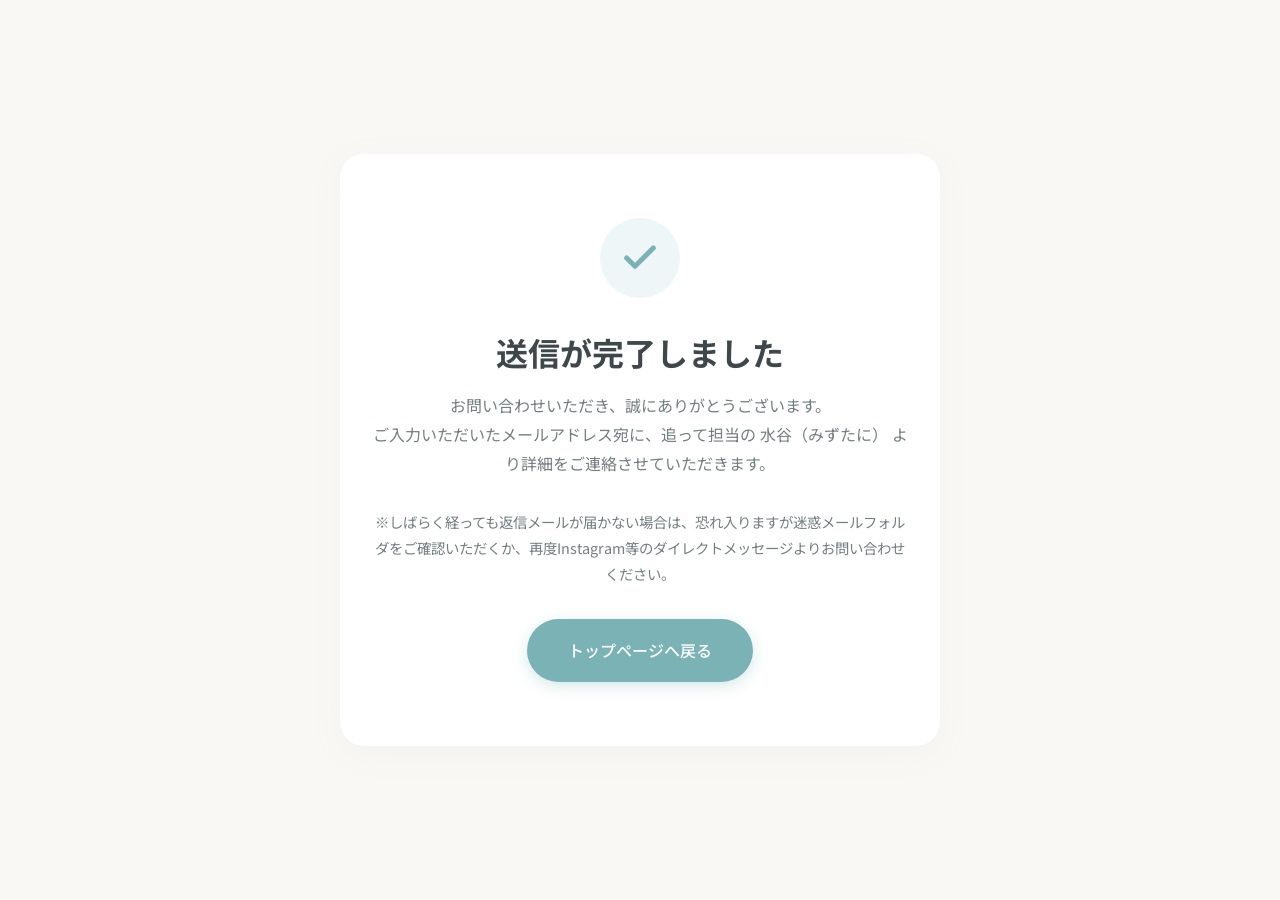
==== thanks.html @ 5ed41f76 "Initial commit" ====
<!DOCTYPE html>
<html lang="ja">
<head>
  <meta charset="UTF-8">
  <meta name="viewport" content="width=device-width, initial-scale=1.0">
  <title>送信完了 | カフェ はぴふる (Cafe Happyfull)</title>
  <link rel="stylesheet" href="assets/css/style.css">
</head>
<body class="thanks-page">
  <div class="thanks-card">
    <div class="thanks-card__icon">
      <svg viewBox="0 0 24 24" width="40" height="40" stroke="currentColor" stroke-width="3" fill="none" stroke-linecap="round" stroke-linejoin="round" style="color: var(--primary-color); vertical-align: middle;"><polyline points="20 6 9 17 4 12"></polyline></svg>
    </div>
    <h1 class="thanks-card__title">送信が完了しました</h1>
    <p class="thanks-card__text">
      お問い合わせいただき、誠にありがとうございます。<br>
      ご入力いただいたメールアドレス宛に、追って担当の 水谷（みずたに） より詳細をご連絡させていただきます。
    </p>
    <p class="thanks-card__text" style="font-size: 0.9rem; margin-bottom: 2rem;">
      ※しばらく経っても返信メールが届かない場合は、恐れ入りますが迷惑メールフォルダをご確認いただくか、再度Instagram等のダイレクトメッセージよりお問い合わせください。
    </p>
    <a href="/" class="btn">トップページへ戻る</a>
  </div>

</body>
</html>
---- assets/css/style.css ----
@import url('https://fonts.googleapis.com/css2?family=Noto+Sans+JP:wght@400;500;700&family=Outfit:wght@400;600;700&display=swap');

/* ==========================================================================
   CSS Variables & Theme
   ========================================================================== */
:root {
  /* Brand Colors (Nordic-inspired gentle palette) */
  --primary-color: #7ab2b6;       /* Gentle blue-grey / Teal */
  --primary-light: #eff6f7;      /* Very soft primary tint */
  --secondary-color: #e8a7a1;     /* Soft warm apricot / Coral pink */
  --secondary-light: #fdf5f4;    /* Light accent tint */
  --bg-color: #faf8f5;           /* Cozy warm off-white */
  --card-bg: #ffffff;            /* Pure white for cards */
  --text-dark: #3e4749;          /* Deep slate (softer than black) */
  --text-muted: #727e80;         /* Muted grey */
  --border-color: #e1e7e8;       /* Subtle warm borders */

  /* Fonts */
  --font-base: 'Noto Sans JP', sans-serif;
  --font-accent: 'Outfit', sans-serif;

  /* Spacing */
  --spacing-xs: 0.5rem;
  --spacing-sm: 1rem;
  --spacing-md: 2rem;
  --spacing-lg: 4rem;
  --spacing-xl: 8rem;

  /* Others */
  --border-radius-sm: 8px;
  --border-radius-md: 16px;
  --border-radius-lg: 24px;
  --transition-smooth: all 0.4s cubic-bezier(0.16, 1, 0.3, 1);
  --box-shadow-soft: 0 8px 30px rgba(122, 178, 182, 0.08);
  --box-shadow-hover: 0 16px 40px rgba(122, 178, 182, 0.15);
}

/* ==========================================================================
   Reset & Base Styles
   ========================================================================== */
*, *::before, *::after {
  box-sizing: border-box;
  margin: 0;
  padding: 0;
}

html {
  scroll-behavior: smooth;
  font-size: 16px;
}

body {
  font-family: var(--font-base);
  background-color: var(--bg-color);
  color: var(--text-dark);
  line-height: 1.8;
  overflow-x: hidden;
  -webkit-font-smoothing: antialiased;
}

img {
  max-width: 100%;
  height: auto;
  display: block;
}

a {
  color: inherit;
  text-decoration: none;
  transition: var(--transition-smooth);
}

button, input, textarea, select {
  font-family: inherit;
  font-size: inherit;
  color: inherit;
  border: none;
  background: none;
}

ul {
  list-style: none;
}

/* ==========================================================================
   Typography & Common Layout
   ========================================================================== */
h1, h2, h3, h4 {
  font-weight: 700;
  line-height: 1.4;
}

h2 {
  font-size: 2.2rem;
  text-align: center;
  position: relative;
  margin-bottom: var(--spacing-lg);
  color: var(--text-dark);
  letter-spacing: 0.05em;
}

h2::after {
  content: '';
  display: block;
  width: 50px;
  height: 4px;
  background-color: var(--primary-color);
  border-radius: 2px;
  margin: 0.8rem auto 0;
}

.section-subtitle {
  text-align: center;
  font-size: 1rem;
  color: var(--primary-color);
  font-weight: 500;
  margin-bottom: 0.3rem;
  letter-spacing: 0.1em;
  text-transform: uppercase;
  font-family: var(--font-accent);
}

p {
  margin-bottom: 1.5rem;
}

.container {
  max-width: 1200px;
  margin: 0 auto;
  padding: 0 var(--spacing-md);
}

.btn {
  display: inline-block;
  padding: 1rem 2.5rem;
  background-color: var(--primary-color);
  color: #fff;
  border-radius: 50px;
  font-weight: 500;
  text-align: center;
  box-shadow: 0 4px 15px rgba(122, 178, 182, 0.3);
  transition: var(--transition-smooth);
  cursor: pointer;
  border: 1px solid transparent;
}

.btn:hover {
  background-color: #fff;
  color: var(--primary-color);
  border-color: var(--primary-color);
  transform: translateY(-3px);
  box-shadow: 0 8px 25px rgba(122, 178, 182, 0.2);
}

.btn-secondary {
  background-color: var(--secondary-color);
  box-shadow: 0 4px 15px rgba(232, 167, 161, 0.3);
}

.btn-secondary:hover {
  background-color: #fff;
  color: var(--secondary-color);
  border-color: var(--secondary-color);
}

/* ==========================================================================
   Header
   ========================================================================== */
.header {
  position: fixed;
  top: 0;
  left: 0;
  width: 100%;
  z-index: 1000;
  background-color: rgba(250, 248, 245, 0.85);
  backdrop-filter: blur(10px);
  -webkit-backdrop-filter: blur(10px);
  border-bottom: 1px solid rgba(122, 178, 182, 0.1);
  transition: var(--transition-smooth);
}

.header__container {
  display: flex;
  justify-content: space-between;
  align-items: center;
  height: 80px;
}

.header__logo {
  display: flex;
  align-items: center;
  gap: 0.8rem;
  font-size: 1.4rem;
  font-weight: 700;
  color: var(--primary-color);
  font-family: var(--font-base);
}

.header__logo span {
  font-size: 0.8rem;
  font-weight: 500;
  color: var(--text-muted);
  background-color: var(--primary-light);
  padding: 0.2rem 0.6rem;
  border-radius: 4px;
}

.nav__list {
  display: flex;
  gap: 2rem;
}

.nav__link {
  font-weight: 500;
  font-size: 0.95rem;
  position: relative;
  padding: 0.5rem 0;
}

.nav__link::after {
  content: '';
  position: absolute;
  bottom: 0;
  left: 0;
  width: 0;
  height: 2px;
  background-color: var(--primary-color);
  transition: var(--transition-smooth);
}

.nav__link:hover {
  color: var(--primary-color);
}

.nav__link:hover::after {
  width: 100%;
}

.nav__toggle {
  display: none;
  font-size: 1.5rem;
  cursor: pointer;
  color: var(--primary-color);
}

/* ==========================================================================
   Hero Section
   ========================================================================== */
.hero {
  position: relative;
  min-height: 100vh;
  display: flex;
  align-items: center;
  background: linear-gradient(rgba(250, 248, 245, 0.85), rgba(250, 248, 245, 0.92)), url('../images/hero-bg.png') no-repeat center center/cover;
  padding-top: 80px;
}

.hero__content {
  max-width: 650px;
}

.hero__badge {
  display: inline-block;
  background-color: var(--secondary-light);
  color: var(--secondary-color);
  padding: 0.5rem 1.2rem;
  border-radius: 50px;
  font-weight: 600;
  font-size: 0.9rem;
  margin-bottom: var(--spacing-sm);
  border: 1px dashed var(--secondary-color);
  animation: float 3s ease-in-out infinite;
}

.hero__title {
  font-size: 3.5rem;
  color: var(--text-dark);
  margin-bottom: var(--spacing-sm);
  line-height: 1.2;
}

.hero__title span {
  display: block;
  font-size: 1.5rem;
  font-weight: 500;
  color: var(--primary-color);
  margin-top: 0.5rem;
}

.hero__description {
  font-size: 1.15rem;
  color: var(--text-muted);
  margin-bottom: var(--spacing-md);
}

.hero__buttons {
  display: flex;
  gap: 1rem;
  flex-wrap: wrap;
}

@keyframes float {
  0%, 100% { transform: translateY(0); }
  50% { transform: translateY(-5px); }
}

/* ==========================================================================
   Concept (About)
   ========================================================================== */
.concept {
  padding: var(--spacing-xl) 0;
  background-color: var(--bg-color);
}

.concept__grid {
  display: grid;
  grid-template-columns: 1.1fr 0.9fr;
  gap: var(--spacing-lg);
  align-items: center;
}

.concept__image {
  position: relative;
  border-radius: var(--border-radius-lg);
  overflow: hidden;
  box-shadow: var(--box-shadow-soft);
}

.concept__image img {
  width: 100%;
  object-fit: cover;
  transition: var(--transition-smooth);
}

.concept__image:hover img {
  transform: scale(1.03);
}

.concept__tag {
  position: absolute;
  top: 20px;
  left: 20px;
  background-color: var(--primary-color);
  color: #fff;
  padding: 0.4rem 1rem;
  border-radius: 4px;
  font-weight: 600;
  font-size: 0.85rem;
  z-index: 10;
}

.concept__title {
  font-size: 2.2rem;
  margin-bottom: var(--spacing-sm);
  color: var(--text-dark);
}

.concept__text {
  font-size: 1.05rem;
  color: var(--text-muted);
  margin-bottom: var(--spacing-md);
}

.concept__highlight {
  background-color: var(--primary-light);
  border-left: 4px solid var(--primary-color);
  padding: 1.2rem;
  border-radius: 0 var(--border-radius-sm) var(--border-radius-sm) 0;
  margin-bottom: var(--spacing-md);
}

.concept__highlight p {
  margin-bottom: 0;
  font-weight: 500;
  color: var(--text-dark);
}

/* ==========================================================================
   Our Standards (こだわり)
   ========================================================================== */
.standards {
  padding: var(--spacing-xl) 0;
  background-color: #fff;
}

.standards__grid {
  display: flex;
  flex-direction: column;
  gap: var(--spacing-xl);
}

.standard-item {
  display: grid;
  grid-template-columns: 1fr 1.2fr;
  gap: var(--spacing-lg);
  align-items: center;
}

.standard-item:nth-child(even) {
  grid-template-columns: 1.2fr 1fr;
}

.standard-item:nth-child(even) .standard-item__image {
  order: 2;
}

.standard-item__image {
  border-radius: var(--border-radius-lg);
  overflow: hidden;
  box-shadow: var(--box-shadow-soft);
  max-height: 450px;
}

.standard-item__image img {
  width: 100%;
  height: 100%;
  object-fit: cover;
  transition: var(--transition-smooth);
}

.standard-item:hover .standard-item__image img {
  transform: scale(1.05);
}

.standard-item__badge {
  display: inline-block;
  font-family: var(--font-accent);
  color: var(--primary-color);
  font-weight: 700;
  font-size: 1.1rem;
  margin-bottom: 0.5rem;
}

.standard-item__title {
  font-size: 1.8rem;
  margin-bottom: var(--spacing-sm);
}

.standard-item__description {
  color: var(--text-muted);
}

.standard-item__subtext {
  font-size: 0.9rem;
  color: var(--text-muted);
  border-top: 1px dashed var(--border-color);
  padding-top: var(--spacing-sm);
  margin-top: var(--spacing-sm);
}

/* ==========================================================================
   Supporters (サポーター募集)
   ========================================================================== */
.supporters {
  padding: var(--spacing-xl) 0;
  background-color: var(--bg-color);
}

.supporters__intro {
  max-width: 700px;
  margin: 0 auto var(--spacing-lg) auto;
  text-align: center;
  font-size: 1.1rem;
  color: var(--text-muted);
}

.supporters__grid {
  display: grid;
  grid-template-columns: repeat(auto-fit, minmax(260px, 1fr));
  gap: var(--spacing-md);
  margin-bottom: var(--spacing-lg);
}

.supporter-card {
  background-color: var(--card-bg);
  border-radius: var(--border-radius-md);
  padding: var(--spacing-md);
  box-shadow: var(--box-shadow-soft);
  border: 1px solid var(--border-color);
  transition: var(--transition-smooth);
  display: flex;
  flex-direction: column;
}

.supporter-card:hover {
  transform: translateY(-8px);
  box-shadow: var(--box-shadow-hover);
  border-color: var(--primary-color);
}

.supporter-card__icon {
  width: 50px;
  height: 50px;
  background-color: var(--primary-light);
  border-radius: 50%;
  display: flex;
  align-items: center;
  justify-content: center;
  color: var(--primary-color);
  font-size: 1.5rem;
  margin-bottom: var(--spacing-sm);
  font-weight: bold;
}

.supporter-card__title {
  font-size: 1.3rem;
  margin-bottom: 0.5rem;
  color: var(--text-dark);
}

.supporter-card__badge {
  display: inline-block;
  background-color: var(--secondary-light);
  color: var(--secondary-color);
  font-size: 0.8rem;
  font-weight: 600;
  padding: 0.15rem 0.6rem;
  border-radius: 4px;
  margin-bottom: var(--spacing-sm);
}

.supporter-card__desc {
  font-size: 0.95rem;
  color: var(--text-muted);
  flex-grow: 1;
  margin-bottom: var(--spacing-sm);
}

.supporter-card__note {
  font-size: 0.8rem;
  color: var(--text-muted);
  background-color: #fafcfc;
  padding: 0.5rem;
  border-radius: 4px;
  border-left: 3px solid var(--primary-color);
}

.supporters__footer {
  text-align: center;
  background-color: #fff;
  border-radius: var(--border-radius-lg);
  padding: var(--spacing-lg) var(--spacing-md);
  box-shadow: var(--box-shadow-soft);
  max-width: 900px;
  margin: 0 auto;
}

.supporters__footer-text {
  font-size: 1.25rem;
  font-weight: 700;
  margin-bottom: var(--spacing-sm);
  color: var(--text-dark);
}

/* ==========================================================================
   Menu (microCMS動的連携)
   ========================================================================== */
.menu-section {
  padding: var(--spacing-xl) 0;
  background-color: #fff;
}

.menu__intro {
  text-align: center;
  max-width: 600px;
  margin: 0 auto var(--spacing-lg);
  color: var(--text-muted);
}

.menu__cms-board {
  background-color: var(--bg-color);
  border-radius: var(--border-radius-lg);
  padding: var(--spacing-md);
  box-shadow: var(--box-shadow-soft);
}

.menu__overall-image {
  margin: 0 auto var(--spacing-lg);
  max-width: 800px;
  border-radius: var(--border-radius-md);
  overflow: hidden;
  box-shadow: var(--box-shadow-soft);
  border: 1px solid var(--border-color);
}

.menu__overall-image img {
  width: 100%;
}

.menu__list {
  display: grid;
  grid-template-columns: repeat(auto-fill, minmax(280px, 1fr));
  gap: var(--spacing-md);
}

.menu-card {
  background-color: var(--card-bg);
  border-radius: var(--border-radius-md);
  overflow: hidden;
  box-shadow: var(--box-shadow-soft);
  border: 1px solid var(--border-color);
  transition: var(--transition-smooth);
}

.menu-card:hover {
  transform: translateY(-4px);
  box-shadow: var(--box-shadow-hover);
}

.menu-card__img {
  height: 200px;
  overflow: hidden;
  background-color: var(--primary-light);
  display: flex;
  align-items: center;
  justify-content: center;
}

.menu-card__img img {
  width: 100%;
  height: 100%;
  object-fit: cover;
}

.menu-card__content {
  padding: var(--spacing-sm) var(--spacing-md);
}

.menu-card__header {
  display: flex;
  justify-content: space-between;
  align-items: baseline;
  margin-bottom: 0.3rem;
}

.menu-card__title {
  font-size: 1.1rem;
  font-weight: 700;
}

.menu-card__price {
  color: var(--primary-color);
  font-weight: 700;
  font-family: var(--font-accent);
}

.menu-card__desc {
  font-size: 0.85rem;
  color: var(--text-muted);
  margin-bottom: 0;
}

/* ==========================================================================
   Access & Information
   ========================================================================== */
.access {
  padding: var(--spacing-xl) 0;
  background-color: var(--bg-color);
}

.access__grid {
  display: grid;
  grid-template-columns: 1fr 1fr;
  gap: var(--spacing-lg);
  align-items: stretch;
}

.access__map {
  border-radius: var(--border-radius-lg);
  overflow: hidden;
  box-shadow: var(--box-shadow-soft);
  min-height: 400px;
}

.access__map iframe {
  width: 100%;
  height: 100%;
  min-height: 400px;
  border: 0;
}

.access__info {
  background-color: var(--card-bg);
  padding: var(--spacing-lg);
  border-radius: var(--border-radius-lg);
  box-shadow: var(--box-shadow-soft);
  display: flex;
  flex-direction: column;
  justify-content: space-between;
}

.access__table {
  width: 100%;
  border-collapse: collapse;
}

.access__table th, .access__table td {
  padding: 1rem 0;
  border-bottom: 1px solid var(--border-color);
}

.access__table th {
  text-align: left;
  font-weight: 700;
  width: 120px;
  color: var(--text-dark);
}

.access__table td {
  color: var(--text-muted);
}

.access__sns {
  margin-top: var(--spacing-md);
  display: flex;
  align-items: center;
  gap: 1rem;
}

.access__sns-link {
  display: inline-flex;
  align-items: center;
  gap: 0.5rem;
  background-color: var(--primary-light);
  color: var(--primary-color);
  padding: 0.6rem 1.5rem;
  border-radius: 50px;
  font-weight: 600;
}

.access__sns-link:hover {
  background-color: var(--primary-color);
  color: #fff;
}

/* ==========================================================================
   Contact (Netlify Forms)
   ========================================================================== */
.contact {
  padding: var(--spacing-xl) 0;
  background-color: #fff;
}

.contact__form-container {
  max-width: 700px;
  margin: 0 auto;
  background-color: var(--bg-color);
  border-radius: var(--border-radius-lg);
  padding: var(--spacing-lg) var(--spacing-md);
  box-shadow: var(--box-shadow-soft);
}

.form__group {
  margin-bottom: var(--spacing-md);
}

.form__label {
  display: block;
  font-weight: 600;
  margin-bottom: 0.5rem;
  color: var(--text-dark);
}

.form__input, .form__select, .form__textarea {
  width: 100%;
  background-color: #fff;
  border: 1px solid var(--border-color);
  border-radius: var(--border-radius-sm);
  padding: 1rem;
  color: var(--text-dark);
  transition: var(--transition-smooth);
}

.form__input:focus, .form__select:focus, .form__textarea:focus {
  outline: none;
  border-color: var(--primary-color);
  box-shadow: 0 0 0 3px rgba(122, 178, 182, 0.15);
}

.form__checkbox-group {
  display: flex;
  flex-direction: column;
  gap: 0.5rem;
  margin-top: 0.5rem;
}

.form__checkbox-label {
  display: flex;
  align-items: center;
  gap: 0.8rem;
  cursor: pointer;
}

.form__checkbox-label input {
  width: 18px;
  height: 18px;
  accent-color: var(--primary-color);
}

.form__submit-btn {
  width: 100%;
  padding: 1.2rem;
  font-size: 1.05rem;
}

/* ==========================================================================
   Footer
   ========================================================================== */
.footer {
  background-color: var(--text-dark);
  color: #fff;
  padding: var(--spacing-lg) 0 var(--spacing-md) 0;
}

.footer__container {
  display: flex;
  justify-content: space-between;
  align-items: center;
  border-bottom: 1px solid rgba(255, 255, 255, 0.1);
  padding-bottom: var(--spacing-md);
  margin-bottom: var(--spacing-md);
}

.footer__brand {
  font-size: 1.5rem;
  font-weight: 700;
  color: var(--primary-color);
}

.footer__brand span {
  display: block;
  font-size: 0.8rem;
  color: rgba(255, 255, 255, 0.5);
  font-weight: 400;
}

.footer__nav {
  display: flex;
  gap: 1.5rem;
}

.footer__link:hover {
  color: var(--primary-color);
}

.footer__copyright {
  text-align: center;
  font-size: 0.85rem;
  color: rgba(255, 255, 255, 0.5);
}

/* ==========================================================================
   Thanks (送信完了画面)
   ========================================================================== */
.thanks-page {
  min-height: 100vh;
  display: flex;
  align-items: center;
  justify-content: center;
  background-color: var(--bg-color);
  text-align: center;
  padding: var(--spacing-md);
}

.thanks-card {
  background-color: #fff;
  border-radius: var(--border-radius-lg);
  padding: var(--spacing-lg) var(--spacing-md);
  box-shadow: var(--box-shadow-soft);
  max-width: 600px;
  width: 100%;
}

.thanks-card__icon {
  width: 80px;
  height: 80px;
  background-color: var(--primary-light);
  color: var(--primary-color);
  border-radius: 50%;
  display: flex;
  align-items: center;
  justify-content: center;
  font-size: 2.5rem;
  margin: 0 auto var(--spacing-md);
  font-weight: bold;
}

.thanks-card__title {
  font-size: 2rem;
  margin-bottom: var(--spacing-sm);
  color: var(--text-dark);
}

.thanks-card__text {
  color: var(--text-muted);
  margin-bottom: var(--spacing-md);
}

/* ==========================================================================
   Responsive Settings
   ========================================================================== */
@media (max-width: 992px) {
  h2 { font-size: 1.8rem; }
  
  .concept__grid {
    grid-template-columns: 1fr;
    gap: var(--spacing-md);
  }
  
  .standard-item, .standard-item:nth-child(even) {
    grid-template-columns: 1fr;
    gap: var(--spacing-md);
  }
  
  .standard-item__image, .standard-item:nth-child(even) .standard-item__image {
    order: 0;
  }
  
  .access__grid {
    grid-template-columns: 1fr;
    gap: var(--spacing-md);
  }
}

@media (max-width: 768px) {
  .hero__title { font-size: 2.5rem; }
  
  .nav__list {
    display: none; /* Mobile menu toggled by JS */
  }
  
  .nav__toggle {
    display: block;
  }
  
  .footer__container {
    flex-direction: column;
    gap: var(--spacing-md);
    text-align: center;
  }
  
  .footer__nav {
    flex-direction: column;
    gap: 1rem;
  }
}

/* ==========================================================================
   Modal (Privacy Policy)
   ========================================================================== */
.modal {
  position: fixed;
  top: 0;
  left: 0;
  width: 100%;
  height: 100%;
  z-index: 2000;
  display: flex;
  align-items: center;
  justify-content: center;
  opacity: 0;
  pointer-events: none;
  transition: opacity 0.4s ease;
}

.modal.is-active {
  opacity: 1;
  pointer-events: auto;
}

.modal__overlay {
  position: absolute;
  top: 0;
  left: 0;
  width: 100%;
  height: 100%;
  background-color: rgba(62, 71, 73, 0.5);
  backdrop-filter: blur(5px);
  -webkit-backdrop-filter: blur(5px);
}

.modal__card {
  position: relative;
  background-color: #fff;
  border-radius: var(--border-radius-lg);
  padding: var(--spacing-lg) var(--spacing-md);
  box-shadow: 0 20px 60px rgba(0, 0, 0, 0.15);
  max-width: 650px;
  width: 90%;
  max-height: 80vh;
  z-index: 10;
  overflow-y: auto;
  transform: translateY(20px);
  transition: transform 0.4s cubic-bezier(0.16, 1, 0.3, 1);
}

.modal.is-active .modal__card {
  transform: translateY(0);
}

.modal__close {
  position: absolute;
  top: 1.5rem;
  right: 1.5rem;
  font-size: 2rem;
  color: var(--text-muted);
  cursor: pointer;
  line-height: 1;
  background: none;
  border: none;
  transition: var(--transition-smooth);
}

.modal__close:hover {
  color: var(--secondary-color);
}

.modal__title {
  font-size: 1.6rem;
  margin-bottom: var(--spacing-md);
  color: var(--text-dark);
  text-align: center;
  border-bottom: 2px solid var(--primary-light);
  padding-bottom: 0.8rem;
}

.modal__subtitle {
  font-size: 1.1rem;
  margin-top: 1.5rem;
  margin-bottom: 0.5rem;
  color: var(--text-dark);
  font-weight: 700;
}

.modal__body {
  font-size: 0.95rem;
  color: var(--text-muted);
  line-height: 1.7;
}

.modal__list-style {
  list-style: disc;
  margin-left: 1.5rem;
  margin-bottom: 1rem;
}
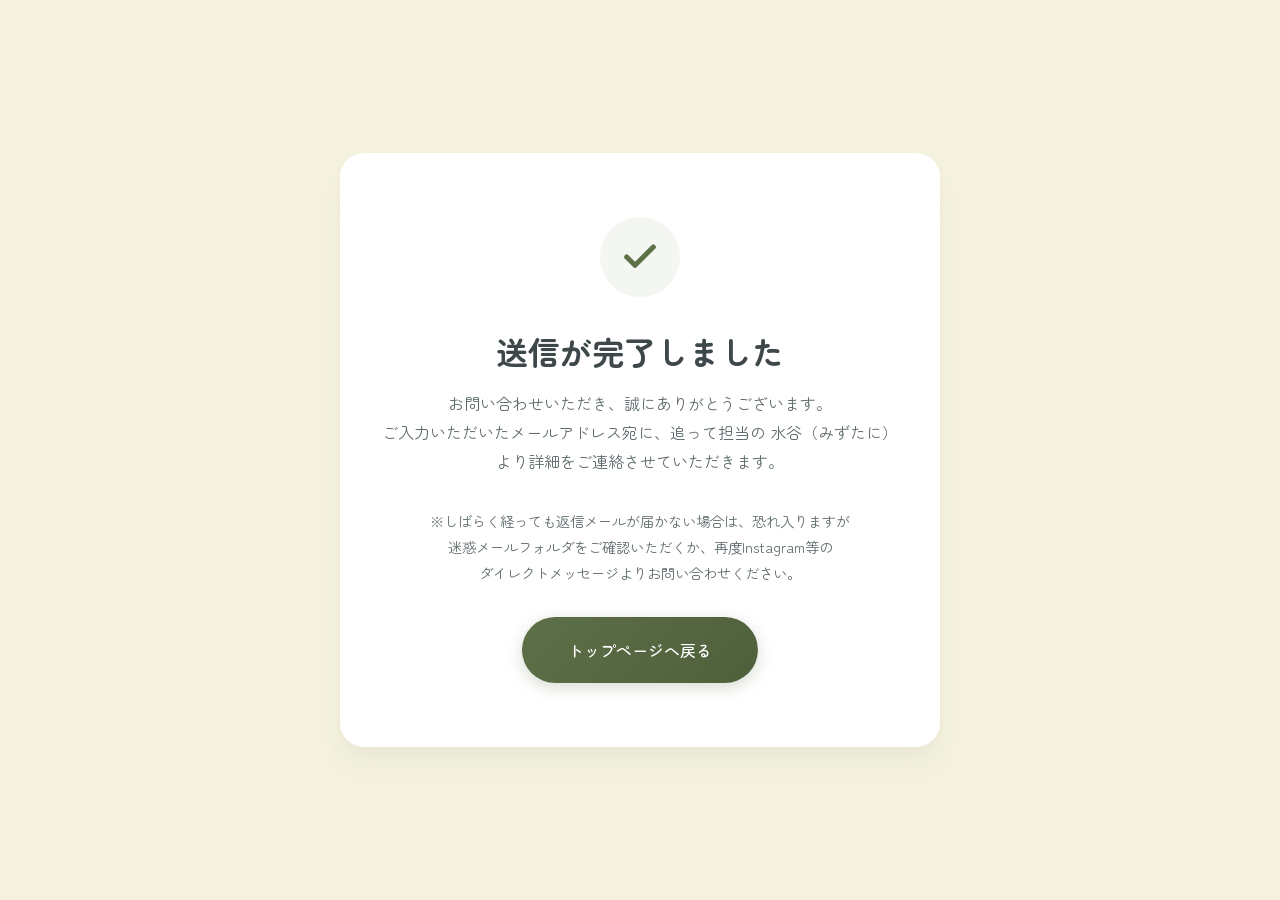
==== commit ee426ef9: "fix: ナビ開閉の不具合・コントラスト不足・ヒーローの視認性を修正 デザインレビューで検出したA/B/Cの3点に対応。  A. ナビゲーションの開閉不具合 - ハンバーガーの開閉をインラインstyl" ====
--- a/thanks.html
+++ b/thanks.html
@@ -9,7 +9,7 @@
 <body class="thanks-page">
   <div class="thanks-card">
     <div class="thanks-card__icon">
-      <svg viewBox="0 0 24 24" width="40" height="40" stroke="currentColor" stroke-width="3" fill="none" stroke-linecap="round" stroke-linejoin="round" style="color: var(--primary-color); vertical-align: middle;"><polyline points="20 6 9 17 4 12"></polyline></svg>
+      <svg viewBox="0 0 24 24" width="40" height="40" stroke="currentColor" stroke-width="3" fill="none" stroke-linecap="round" stroke-linejoin="round" style="color: var(--primary-deep); vertical-align: middle;"><polyline points="20 6 9 17 4 12"></polyline></svg>
     </div>
     <h1 class="thanks-card__title">送信が完了しました</h1>
     <p class="thanks-card__text">
--- a/assets/css/style.css
+++ b/assets/css/style.css
@@ -1,22 +1,37 @@
-@import url('https://fonts.googleapis.com/css2?family=Noto+Sans+JP:wght@400;500;700&family=Outfit:wght@400;600;700&display=swap');
+@import url('https://fonts.googleapis.com/css2?family=Noto+Sans+JP:wght@400;500;700&family=Outfit:wght@400;600;700&family=Kiwi+Maru:wght@400;500&family=Zen+Maru+Gothic:wght@400;500;700&display=swap');
 
 /* ==========================================================================
    CSS Variables & Theme
    ========================================================================== */
 :root {
   /* Brand Colors (Nordic-inspired gentle palette) */
-  --primary-color: #7ab2b6;       /* Gentle blue-grey / Teal */
-  --primary-light: #eff6f7;      /* Very soft primary tint */
-  --secondary-color: #e8a7a1;     /* Soft warm apricot / Coral pink */
-  --secondary-light: #fdf5f4;    /* Light accent tint */
-  --bg-color: #faf8f5;           /* Cozy warm off-white */
-  --card-bg: #ffffff;            /* Pure white for cards */
-  --text-dark: #3e4749;          /* Deep slate (softer than black) */
-  --text-muted: #727e80;         /* Muted grey */
-  --border-color: #e1e7e8;       /* Subtle warm borders */
+  --primary-color: #9caf88;
+  /* Gentle sage green（面・罫・アイコンなど装飾用） */
+  --primary-deep: #5e7048;
+  /* 濃いセージ。文字・ボタン等コントラストが要る箇所はこちらを使う（白地/ベージュ地で4.5:1以上） */
+  --primary-on-dark: #b9c9a7;
+  /* 濃色背景（フッター）に載せるセージ */
+  --primary-light: #f3f6f1;
+  /* Very soft primary tint */
+  --secondary-color: #ffca4b;
+  /* Soft warm amber / Yellow（面用。上に載せる文字は --text-dark） */
+  --secondary-deep: #8a6100;
+  /* 濃いアンバー。淡い背景に文字として置く場合はこちら */
+  --secondary-light: #fff9eb;
+  /* Light accent tint */
+  --bg-color: #f4f1de;
+  /* Cozy warm sand / Beige */
+  --card-bg: #ffffff;
+  /* Pure white for cards */
+  --text-dark: #3e4749;
+  /* Deep slate (softer than black) */
+  --text-muted: #5f6b6d;
+  /* Muted grey（白地・ベージュ地の双方で4.5:1以上） */
+  --border-color: #e1e7e8;
+  /* Subtle warm borders */
 
   /* Fonts */
-  --font-base: 'Noto Sans JP', sans-serif;
+  --font-base: 'Zen Maru Gothic', sans-serif;
   --font-accent: 'Outfit', sans-serif;
 
   /* Spacing */
@@ -30,15 +45,23 @@
   --border-radius-sm: 8px;
   --border-radius-md: 16px;
   --border-radius-lg: 24px;
-  --transition-smooth: all 0.4s cubic-bezier(0.16, 1, 0.3, 1);
-  --box-shadow-soft: 0 8px 30px rgba(122, 178, 182, 0.08);
-  --box-shadow-hover: 0 16px 40px rgba(122, 178, 182, 0.15);
+  --transition-smooth: all 0.6s cubic-bezier(0.16, 1, 0.3, 1);
+
+  /* Multilayer premium shadows */
+  --box-shadow-soft: 0 4px 6px -1px rgba(156, 175, 136, 0.02),
+    0 10px 20px -3px rgba(156, 175, 136, 0.05),
+    0 20px 30px -5px rgba(156, 175, 136, 0.07);
+  --box-shadow-hover: 0 10px 20px -3px rgba(156, 175, 136, 0.04),
+    0 25px 40px -5px rgba(156, 175, 136, 0.12),
+    0 40px 60px -10px rgba(156, 175, 136, 0.18);
 }
 
 /* ==========================================================================
    Reset & Base Styles
    ========================================================================== */
-*, *::before, *::after {
+*,
+*::before,
+*::after {
   box-sizing: border-box;
   margin: 0;
   padding: 0;
@@ -47,6 +70,8 @@
 html {
   scroll-behavior: smooth;
   font-size: 16px;
+  overflow-x: hidden;
+  width: 100%;
 }
 
 body {
@@ -55,7 +80,20 @@
   color: var(--text-dark);
   line-height: 1.8;
   overflow-x: hidden;
+  width: 100%;
   -webkit-font-smoothing: antialiased;
+  line-break: strict;
+  word-break: auto-phrase;
+  /* モダンブラウザで文脈を解釈し、自然な文節で改行する魔法のCSS */
+}
+
+/* 単語の途中で改行させないためのユーティリティ */
+.nobr {
+  display: inline-block;
+}
+
+.sp-only {
+  display: none;
 }
 
 img {
@@ -70,7 +108,10 @@
   transition: var(--transition-smooth);
 }
 
-button, input, textarea, select {
+button,
+input,
+textarea,
+select {
   font-family: inherit;
   font-size: inherit;
   color: inherit;
@@ -85,7 +126,10 @@
 /* ==========================================================================
    Typography & Common Layout
    ========================================================================== */
-h1, h2, h3, h4 {
+h1,
+h2,
+h3,
+h4 {
   font-weight: 700;
   line-height: 1.4;
 }
@@ -96,23 +140,25 @@
   position: relative;
   margin-bottom: var(--spacing-lg);
   color: var(--text-dark);
-  letter-spacing: 0.05em;
+  letter-spacing: 0.1em;
+  font-family: 'Kiwi Maru', serif;
 }
 
 h2::after {
   content: '';
   display: block;
-  width: 50px;
-  height: 4px;
+  width: 40px;
+  height: 3px;
   background-color: var(--primary-color);
-  border-radius: 2px;
-  margin: 0.8rem auto 0;
+  border-radius: 50px;
+  margin: 1rem auto 0;
+  opacity: 0.85;
 }
 
 .section-subtitle {
   text-align: center;
   font-size: 1rem;
-  color: var(--primary-color);
+  color: var(--primary-deep);
   font-weight: 500;
   margin-bottom: 0.3rem;
   letter-spacing: 0.1em;
@@ -132,35 +178,38 @@
 
 .btn {
   display: inline-block;
-  padding: 1rem 2.5rem;
-  background-color: var(--primary-color);
+  padding: 1.1rem 2.8rem;
+  background: linear-gradient(135deg, var(--primary-deep) 0%, #4e5f3b 100%);
   color: #fff;
   border-radius: 50px;
   font-weight: 500;
   text-align: center;
-  box-shadow: 0 4px 15px rgba(122, 178, 182, 0.3);
+  box-shadow: 0 4px 15px rgba(94, 112, 72, 0.25);
   transition: var(--transition-smooth);
   cursor: pointer;
   border: 1px solid transparent;
 }
 
 .btn:hover {
-  background-color: #fff;
-  color: var(--primary-color);
-  border-color: var(--primary-color);
+  background: #fff;
+  color: var(--primary-deep);
+  border-color: var(--primary-deep);
   transform: translateY(-3px);
-  box-shadow: 0 8px 25px rgba(122, 178, 182, 0.2);
-}
-
+  box-shadow: 0 8px 25px rgba(94, 112, 72, 0.15);
+}
+
+/* アンバーは面として明るいままにし、載せる文字を濃色にしてコントラストを確保する */
 .btn-secondary {
-  background-color: var(--secondary-color);
-  box-shadow: 0 4px 15px rgba(232, 167, 161, 0.3);
+  background: linear-gradient(135deg, var(--secondary-color) 0%, #e6b135 100%);
+  color: var(--text-dark);
+  font-weight: 700;
+  box-shadow: 0 4px 15px rgba(255, 202, 75, 0.25);
 }
 
 .btn-secondary:hover {
-  background-color: #fff;
-  color: var(--secondary-color);
-  border-color: var(--secondary-color);
+  background: #fff;
+  color: var(--secondary-deep);
+  border-color: var(--secondary-deep);
 }
 
 /* ==========================================================================
@@ -172,10 +221,10 @@
   left: 0;
   width: 100%;
   z-index: 1000;
-  background-color: rgba(250, 248, 245, 0.85);
+  background-color: rgba(244, 241, 222, 0.85);
   backdrop-filter: blur(10px);
   -webkit-backdrop-filter: blur(10px);
-  border-bottom: 1px solid rgba(122, 178, 182, 0.1);
+  border-bottom: 1px solid rgba(156, 175, 136, 0.1);
   transition: var(--transition-smooth);
 }
 
@@ -192,22 +241,27 @@
   gap: 0.8rem;
   font-size: 1.4rem;
   font-weight: 700;
-  color: var(--primary-color);
+  color: var(--primary-deep);
   font-family: var(--font-base);
-}
-
-.header__logo span {
-  font-size: 0.8rem;
-  font-weight: 500;
-  color: var(--text-muted);
-  background-color: var(--primary-light);
-  padding: 0.2rem 0.6rem;
-  border-radius: 4px;
+  white-space: nowrap;
+  flex-shrink: 0;
+}
+
+.header__logo-img {
+  height: 48px;
+  width: 48px;
+  object-fit: contain;
+  border-radius: 50%;
+  border: 1px solid rgba(156, 175, 136, 0.2);
+  background-color: #fff;
 }
 
 .nav__list {
   display: flex;
-  gap: 2rem;
+  align-items: center;
+  flex-wrap: nowrap;
+  /* 画面幅に応じて間隔を可変にし、中間幅での折り返しと窮屈さを防ぐ */
+  gap: clamp(0.9rem, 1.6vw, 2rem);
 }
 
 .nav__link {
@@ -215,6 +269,7 @@
   font-size: 0.95rem;
   position: relative;
   padding: 0.5rem 0;
+  white-space: nowrap;
 }
 
 .nav__link::after {
@@ -224,12 +279,12 @@
   left: 0;
   width: 0;
   height: 2px;
-  background-color: var(--primary-color);
+  background-color: var(--primary-deep);
   transition: var(--transition-smooth);
 }
 
 .nav__link:hover {
-  color: var(--primary-color);
+  color: var(--primary-deep);
 }
 
 .nav__link:hover::after {
@@ -238,70 +293,133 @@
 
 .nav__toggle {
   display: none;
-  font-size: 1.5rem;
+  align-items: center;
+  justify-content: center;
+  width: 44px;
+  height: 44px;
   cursor: pointer;
-  color: var(--primary-color);
-}
-
-/* ==========================================================================
-   Hero Section
-   ========================================================================== */
+  color: var(--primary-deep);
+  border-radius: var(--border-radius-sm);
+}
+
+.nav__toggle svg {
+  width: 26px;
+  height: 26px;
+}
+
+.nav__toggle:focus-visible {
+  outline: 2px solid var(--primary-deep);
+  outline-offset: 2px;
+}
+
 .hero {
   position: relative;
-  min-height: 100vh;
-  display: flex;
-  align-items: center;
-  background: linear-gradient(rgba(250, 248, 245, 0.85), rgba(250, 248, 245, 0.92)), url('../images/hero-bg.png') no-repeat center center/cover;
-  padding-top: 80px;
+  min-height: 80vh;
+  display: flex;
+  align-items: center;
+  /* ヘッダーの高さ(80px)分の上部余白を確保し、コンテンツの潜り込みを防ぐ */
+  padding: 120px 0 80px;
+  /* 文字が乗る左寄りだけを楕円状にふわりと持ち上げ、外側へ向けて完全な透明まで落とす。
+     輪郭を持たないため写真と地続きに見え、パネルのように浮かない。
+     0.9以上の帯がテキスト右端(画面幅の約58%)を確実に覆うよう停止位置を調整している */
+  background-image:
+    radial-gradient(78% 85% at 26% 50%,
+      rgba(249, 246, 235, 0.95) 0%,
+      rgba(249, 246, 235, 0.91) 45%,
+      rgba(249, 246, 235, 0.5) 70%,
+      rgba(249, 246, 235, 0.12) 88%,
+      rgba(249, 246, 235, 0) 100%),
+    linear-gradient(rgba(244, 241, 222, 0.18), rgba(244, 241, 222, 0.06)),
+    url('../images/hero-photo.webp');
+  background-size: cover;
+  background-position: center;
+  background-attachment: scroll;
+}
+
+/* flexアイテムは内容幅に縮むため、明示しないと左揃えが崩れる */
+.hero__container {
+  width: 100%;
 }
 
 .hero__content {
-  max-width: 650px;
-}
-
-.hero__badge {
+  max-width: 700px;
+  animation: fadeInUp 1s cubic-bezier(0.16, 1, 0.3, 1) both;
+}
+
+.hero__sub-badge {
+  display: inline-flex;
+  align-items: center;
+  gap: 0.5rem;
+  background-color: var(--primary-light);
+  color: var(--primary-deep);
+  border: 1px solid rgba(156, 175, 136, 0.4);
+  padding: 0.4rem 1rem;
+  border-radius: var(--border-radius-sm);
+  font-weight: 700;
+  font-size: 0.85rem;
+  margin-bottom: var(--spacing-sm);
+  letter-spacing: 0.05em;
+}
+
+.hero__sub-badge::before {
+  content: '';
   display: inline-block;
-  background-color: var(--secondary-light);
-  color: var(--secondary-color);
-  padding: 0.5rem 1.2rem;
-  border-radius: 50px;
-  font-weight: 600;
-  font-size: 0.9rem;
+  width: 6px;
+  height: 6px;
+  background-color: var(--primary-deep);
+  border-radius: 50%;
+}
+
+.hero__title {
   margin-bottom: var(--spacing-sm);
-  border: 1px dashed var(--secondary-color);
-  animation: float 3s ease-in-out infinite;
-}
-
-.hero__title {
-  font-size: 3.5rem;
+  line-height: 1.35;
+}
+
+.hero__title-sub {
+  display: block;
+  font-size: 1.6rem;
+  font-weight: 500;
+  color: var(--text-muted);
+  letter-spacing: 0.15em;
+  margin-bottom: 0.5rem;
+  font-family: 'Kiwi Maru', serif;
+}
+
+.hero__title-main {
+  display: block;
+  font-size: 4rem;
+  font-weight: 700;
   color: var(--text-dark);
-  margin-bottom: var(--spacing-sm);
-  line-height: 1.2;
-}
-
-.hero__title span {
-  display: block;
-  font-size: 1.5rem;
-  font-weight: 500;
-  color: var(--primary-color);
-  margin-top: 0.5rem;
+  letter-spacing: 0.05em;
+  font-family: 'Kiwi Maru', serif;
 }
 
 .hero__description {
   font-size: 1.15rem;
-  color: var(--text-muted);
+  color: var(--text-dark);
+  line-height: 1.9;
   margin-bottom: var(--spacing-md);
+  font-family: 'Zen Maru Gothic', sans-serif;
+  font-weight: 500;
 }
 
 .hero__buttons {
   display: flex;
   gap: 1rem;
   flex-wrap: wrap;
-}
-
-@keyframes float {
-  0%, 100% { transform: translateY(0); }
-  50% { transform: translateY(-5px); }
+  margin-top: 2rem;
+}
+
+@keyframes fadeInUp {
+  from {
+    opacity: 0;
+    transform: translateY(25px);
+  }
+
+  to {
+    opacity: 1;
+    transform: translateY(0);
+  }
 }
 
 /* ==========================================================================
@@ -353,26 +471,168 @@
   font-size: 2.2rem;
   margin-bottom: var(--spacing-sm);
   color: var(--text-dark);
+  font-family: 'Kiwi Maru', serif;
+  letter-spacing: 0.05em;
 }
 
 .concept__text {
   font-size: 1.05rem;
   color: var(--text-muted);
   margin-bottom: var(--spacing-md);
-}
-
-.concept__highlight {
-  background-color: var(--primary-light);
+  line-height: 1.9;
+}
+
+.concept__gallery {
+  display: grid;
+  grid-template-columns: repeat(auto-fill, minmax(160px, 1fr));
+  gap: var(--spacing-sm);
+  margin-top: var(--spacing-lg);
+}
+
+.concept__gallery-item {
+  aspect-ratio: 1 / 1;
+  border-radius: var(--border-radius-md);
+  overflow: hidden;
+  box-shadow: var(--box-shadow-soft);
+}
+
+.concept__gallery-item img {
+  width: 100%;
+  height: 100%;
+  object-fit: cover;
+  transition: var(--transition-smooth);
+}
+
+.concept__gallery-item:hover img {
+  transform: scale(1.05);
+}
+
+/* ==========================================================================
+   News Section (お知らせ)
+   ========================================================================== */
+.news {
+  padding: var(--spacing-xl) 0;
+  background-color: #fff;
+}
+
+.news__wrapper {
+  max-width: 800px;
+  margin: 0 auto;
+}
+
+.news__item.is-hidden {
+  display: none;
+}
+
+.news__item.is-visible {
+  display: block;
+  animation: newsFadeIn 0.4s cubic-bezier(0.16, 1, 0.3, 1) both;
+}
+
+@keyframes newsFadeIn {
+  from {
+    opacity: 0;
+    transform: translateY(15px);
+  }
+
+  to {
+    opacity: 1;
+    transform: translateY(0);
+  }
+}
+
+.news__btn-container {
+  text-align: center;
+  margin-top: var(--spacing-lg);
+}
+
+.news__toggle-btn {
+  min-width: 220px;
+  letter-spacing: 0.05em;
+}
+
+.news__item {
+  background-color: var(--card-bg);
+  border: 1px solid rgba(156, 175, 136, 0.12);
   border-left: 4px solid var(--primary-color);
-  padding: 1.2rem;
-  border-radius: 0 var(--border-radius-sm) var(--border-radius-sm) 0;
+  padding: 1.5rem 2rem;
+  border-radius: var(--border-radius-md);
   margin-bottom: var(--spacing-md);
-}
-
-.concept__highlight p {
-  margin-bottom: 0;
+  transition: var(--transition-smooth);
+  box-shadow: 0 4px 15px rgba(156, 175, 136, 0.02);
+  word-break: break-all;
+  overflow-wrap: break-word;
+}
+
+.news__item:hover {
+  background-color: #fff;
+  border-color: rgba(156, 175, 136, 0.35);
+  transform: translateY(-3px);
+  box-shadow: var(--box-shadow-hover);
+}
+
+.news__item-date {
+  display: inline-block;
+  font-family: var(--font-accent);
+  color: var(--primary-deep);
+  font-weight: 700;
+  font-size: 0.9rem;
+  margin-bottom: 0.4rem;
+}
+
+.news__item-title {
+  font-size: 1.25rem;
+  margin-bottom: 0.6rem;
+  color: var(--text-dark);
+  font-family: 'Kiwi Maru', serif;
+}
+
+.news__item-content {
+  white-space: pre-wrap;
+  word-break: break-all;
+  overflow-wrap: break-word;
+  font-size: 0.95rem;
+  color: var(--text-muted);
+  line-height: 1.7;
+}
+
+/* microCMSのリッチテキスト（HTMLタグ）が挿入された場合の崩れ防止 */
+.news__item-content h1,
+.news__item-content h2,
+.news__item-content h3,
+.news__item-content h4,
+.news__item-content h5,
+.news__item-content h6 {
+  font-size: 1.1rem !important;
+  font-weight: 700;
+  color: var(--text-dark) !important;
+  margin: 0.8rem 0 0.4rem 0 !important;
+  text-align: left !important;
+  border: none !important;
+  padding: 0 !important;
+}
+
+.news__item-content h1::after,
+.news__item-content h2::after {
+  display: none !important;
+}
+
+.news__item-content p {
+  margin-bottom: 0.5rem !important;
+  line-height: 1.7 !important;
   font-weight: 500;
-  color: var(--text-dark);
+  color: var(--text-muted);
+}
+
+.news__item-content p:last-child {
+  margin-bottom: 0 !important;
+}
+
+.news__item-content img {
+  max-width: 100% !important;
+  height: auto !important;
+  border-radius: var(--border-radius-sm);
+  margin: 0.5rem 0;
 }
 
 /* ==========================================================================
@@ -425,7 +685,7 @@
 .standard-item__badge {
   display: inline-block;
   font-family: var(--font-accent);
-  color: var(--primary-color);
+  color: var(--primary-deep);
   font-weight: 700;
   font-size: 1.1rem;
   margin-bottom: 0.5rem;
@@ -434,10 +694,14 @@
 .standard-item__title {
   font-size: 1.8rem;
   margin-bottom: var(--spacing-sm);
+  font-family: 'Kiwi Maru', serif;
+  letter-spacing: 0.05em;
+  color: var(--text-dark);
 }
 
 .standard-item__description {
   color: var(--text-muted);
+  line-height: 1.9;
 }
 
 .standard-item__subtext {
@@ -466,57 +730,85 @@
 
 .supporters__grid {
   display: grid;
-  grid-template-columns: repeat(auto-fit, minmax(260px, 1fr));
+  grid-template-columns: repeat(2, 1fr);
   gap: var(--spacing-md);
   margin-bottom: var(--spacing-lg);
+  max-width: 960px;
+  margin-left: auto;
+  margin-right: auto;
 }
 
 .supporter-card {
   background-color: var(--card-bg);
   border-radius: var(--border-radius-md);
   padding: var(--spacing-md);
-  box-shadow: var(--box-shadow-soft);
-  border: 1px solid var(--border-color);
+  box-shadow: 0 10px 30px rgba(156, 175, 136, 0.03);
+  border: 1px solid rgba(156, 175, 136, 0.12);
   transition: var(--transition-smooth);
   display: flex;
   flex-direction: column;
+  align-items: center;
+  text-align: center;
 }
 
 .supporter-card:hover {
-  transform: translateY(-8px);
-  box-shadow: var(--box-shadow-hover);
-  border-color: var(--primary-color);
+  transform: translateY(-5px);
+  box-shadow: 0 20px 45px rgba(156, 175, 136, 0.09);
+  border-color: rgba(156, 175, 136, 0.4);
 }
 
 .supporter-card__icon {
-  width: 50px;
-  height: 50px;
+  width: 56px;
+  height: 56px;
   background-color: var(--primary-light);
-  border-radius: 50%;
+  border-radius: var(--border-radius-sm);
   display: flex;
   align-items: center;
   justify-content: center;
-  color: var(--primary-color);
-  font-size: 1.5rem;
-  margin-bottom: var(--spacing-sm);
-  font-weight: bold;
+  color: var(--primary-deep);
+  margin: 0 auto var(--spacing-sm) auto;
+  padding: 14px;
+  border: 1px solid rgba(156, 175, 136, 0.15);
+  transition: var(--transition-smooth);
+}
+
+.supporter-card:hover .supporter-card__icon {
+  background-color: var(--primary-deep);
+  color: #fff;
+  transform: rotate(-6deg) scale(1.08);
+  border-color: var(--primary-deep);
+  box-shadow: 0 8px 20px rgba(156, 175, 136, 0.2);
+}
+
+.supporter-icon {
+  width: 100%;
+  height: 100%;
+  transition: var(--transition-smooth);
 }
 
 .supporter-card__title {
   font-size: 1.3rem;
   margin-bottom: 0.5rem;
   color: var(--text-dark);
+  font-family: 'Kiwi Maru', serif;
+  min-height: 3.6rem;
+  display: flex;
+  flex-direction: column;
+  align-items: center;
+  justify-content: center;
+  line-height: 1.4;
 }
 
 .supporter-card__badge {
   display: inline-block;
   background-color: var(--secondary-light);
-  color: var(--secondary-color);
+  color: var(--secondary-deep);
   font-size: 0.8rem;
   font-weight: 600;
   padding: 0.15rem 0.6rem;
   border-radius: 4px;
   margin-bottom: var(--spacing-sm);
+  align-self: center;
 }
 
 .supporter-card__desc {
@@ -524,15 +816,30 @@
   color: var(--text-muted);
   flex-grow: 1;
   margin-bottom: var(--spacing-sm);
+  line-height: 1.8;
+  display: flex;
+  align-items: center;
+  justify-content: flex-start;
+  text-align: left;
+  min-height: 120px;
+  width: 100%;
 }
 
 .supporter-card__note {
   font-size: 0.8rem;
   color: var(--text-muted);
   background-color: #fafcfc;
-  padding: 0.5rem;
+  padding: 0.6rem;
   border-radius: 4px;
   border-left: 3px solid var(--primary-color);
+  border-top: 1px solid rgba(156, 175, 136, 0.08);
+  border-right: 1px solid rgba(156, 175, 136, 0.08);
+  border-bottom: 1px solid rgba(156, 175, 136, 0.08);
+  width: 100%;
+  text-align: left;
+  min-height: 52px;
+  display: flex;
+  align-items: center;
 }
 
 .supporters__footer {
@@ -553,6 +860,218 @@
 }
 
 /* ==========================================================================
+   Kitchen Rental (菓子製造レンタル / 独立サービス)
+   ========================================================================== */
+.kitchen-rental {
+  padding: var(--spacing-xl) 0;
+  background-color: var(--primary-light);
+  border-top: 1px solid rgba(156, 175, 136, 0.25);
+  border-bottom: 1px solid rgba(156, 175, 136, 0.25);
+}
+
+.kitchen-rental__label {
+  display: table;
+  margin: 0 auto var(--spacing-sm) auto;
+  background-color: var(--primary-deep);
+  color: #fff;
+  font-size: 0.85rem;
+  font-weight: 600;
+  letter-spacing: 0.08em;
+  padding: 0.25rem 1rem;
+  border-radius: 999px;
+}
+
+.kitchen-rental__intro {
+  max-width: 700px;
+  margin: 0 auto var(--spacing-lg) auto;
+  text-align: center;
+  font-size: 1.1rem;
+  color: var(--text-muted);
+}
+
+.kitchen-rental__inner {
+  display: flex;
+  align-items: center;
+  gap: var(--spacing-lg);
+  max-width: 900px;
+  margin: 0 auto;
+  background-color: #fff;
+  border-radius: var(--border-radius-lg);
+  padding: var(--spacing-lg);
+  box-shadow: var(--box-shadow-soft);
+  border: 1px solid rgba(156, 175, 136, 0.12);
+}
+
+.kitchen-rental__icon {
+  flex-shrink: 0;
+  width: 96px;
+  height: 96px;
+  background-color: var(--primary-light);
+  border-radius: var(--border-radius-md);
+  display: flex;
+  align-items: center;
+  justify-content: center;
+  color: var(--primary-deep);
+  padding: 22px;
+  border: 1px solid rgba(156, 175, 136, 0.15);
+}
+
+.kitchen-rental__icon svg {
+  width: 100%;
+  height: 100%;
+}
+
+.kitchen-rental__body {
+  flex: 1;
+}
+
+.kitchen-rental__desc {
+  font-size: 0.95rem;
+  color: var(--text-muted);
+  line-height: 1.8;
+  margin-bottom: var(--spacing-sm);
+}
+
+.kitchen-rental__note {
+  display: block;
+  font-size: 0.8rem;
+  color: var(--text-muted);
+  background-color: #fafcfc;
+  padding: 0.6rem;
+  border-radius: 4px;
+  border-left: 3px solid var(--primary-color);
+  border-top: 1px solid rgba(156, 175, 136, 0.08);
+  border-right: 1px solid rgba(156, 175, 136, 0.08);
+  border-bottom: 1px solid rgba(156, 175, 136, 0.08);
+  margin-bottom: var(--spacing-md);
+}
+
+/* ==========================================================================
+   Supporter Profiles (サポーター紹介 / microCMS動的連携)
+   ========================================================================== */
+.supporter-profiles {
+  padding: var(--spacing-xl) 0;
+  background-color: var(--bg-color);
+}
+
+.supporter-profiles__intro {
+  max-width: 700px;
+  margin: 0 auto var(--spacing-lg) auto;
+  text-align: center;
+  font-size: 1.1rem;
+  color: var(--text-muted);
+}
+
+.supporter-profiles__grid {
+  display: grid;
+  grid-template-columns: repeat(auto-fill, minmax(280px, 1fr));
+  gap: var(--spacing-md);
+}
+
+.supporter-profile-card {
+  background-color: var(--card-bg);
+  border-radius: var(--border-radius-md);
+  overflow: hidden;
+  box-shadow: 0 10px 30px rgba(156, 175, 136, 0.03);
+  border: 1px solid rgba(156, 175, 136, 0.12);
+  transition: var(--transition-smooth);
+  display: flex;
+  flex-direction: column;
+}
+
+.supporter-profile-card:hover {
+  transform: translateY(-4px);
+  box-shadow: 0 15px 35px rgba(156, 175, 136, 0.08);
+  border-color: rgba(156, 175, 136, 0.4);
+}
+
+.supporter-profile-card__img {
+  height: 200px;
+  overflow: hidden;
+  background-color: var(--primary-light);
+  display: flex;
+  align-items: center;
+  justify-content: center;
+}
+
+.supporter-profile-card__img img {
+  width: 100%;
+  height: 100%;
+  object-fit: cover;
+}
+
+.supporter-profile-card__content {
+  padding: var(--spacing-sm) var(--spacing-md);
+  display: flex;
+  flex-direction: column;
+  flex-grow: 1;
+}
+
+.supporter-profile-card__badge {
+  display: inline-block;
+  align-self: flex-start;
+  background-color: var(--secondary-light);
+  color: var(--secondary-deep);
+  font-size: 0.8rem;
+  font-weight: 600;
+  padding: 0.15rem 0.6rem;
+  border-radius: 4px;
+  margin-bottom: 0.6rem;
+}
+
+.supporter-profile-card__name {
+  font-size: 1.2rem;
+  font-weight: 700;
+  font-family: 'Kiwi Maru', serif;
+  color: var(--text-dark);
+  line-height: 1.4;
+  margin-bottom: 0.6rem;
+}
+
+.supporter-profile-card__desc {
+  font-size: 0.9rem;
+  color: var(--text-muted);
+  line-height: 1.8;
+  margin-bottom: 0;
+  white-space: pre-wrap;
+}
+
+.supporter-profile-card__sns {
+  display: flex;
+  gap: 0.6rem;
+  margin-top: var(--spacing-sm);
+  padding-top: var(--spacing-sm);
+  border-top: 1px solid var(--border-color);
+}
+
+.supporter-profile-card__sns-link {
+  width: 36px;
+  height: 36px;
+  flex-shrink: 0;
+  display: flex;
+  align-items: center;
+  justify-content: center;
+  padding: 8px;
+  background-color: var(--primary-light);
+  color: var(--primary-deep);
+  border-radius: 50%;
+  border: 1px solid rgba(156, 175, 136, 0.15);
+  transition: var(--transition-smooth);
+}
+
+.supporter-profile-card__sns-link svg {
+  width: 100%;
+  height: 100%;
+}
+
+.supporter-profile-card__sns-link:hover {
+  background-color: var(--primary-deep);
+  color: #fff;
+  border-color: var(--primary-deep);
+  transform: translateY(-2px);
+}
+
+/* ==========================================================================
    Menu (microCMS動的連携)
    ========================================================================== */
 .menu-section {
@@ -587,6 +1106,29 @@
   width: 100%;
 }
 
+.menu__overall-image img[hidden] {
+  display: none;
+}
+
+/* 全体メニュー画像が未取得のときは、枠を控えめにしてテキストのみを見せる */
+.menu__overall-image.is-empty {
+  border-style: dashed;
+  box-shadow: none;
+}
+
+.menu__overall-message {
+  margin: 0;
+  padding: var(--spacing-md) var(--spacing-sm);
+  text-align: center;
+  color: var(--text-muted);
+  font-size: 0.95rem;
+  line-height: 1.9;
+}
+
+.menu__overall-message[hidden] {
+  display: none;
+}
+
 .menu__list {
   display: grid;
   grid-template-columns: repeat(auto-fill, minmax(280px, 1fr));
@@ -597,14 +1139,15 @@
   background-color: var(--card-bg);
   border-radius: var(--border-radius-md);
   overflow: hidden;
-  box-shadow: var(--box-shadow-soft);
-  border: 1px solid var(--border-color);
+  box-shadow: 0 10px 30px rgba(156, 175, 136, 0.03);
+  border: 1px solid rgba(156, 175, 136, 0.12);
   transition: var(--transition-smooth);
 }
 
 .menu-card:hover {
   transform: translateY(-4px);
-  box-shadow: var(--box-shadow-hover);
+  box-shadow: 0 15px 35px rgba(156, 175, 136, 0.08);
+  border-color: rgba(156, 175, 136, 0.4);
 }
 
 .menu-card__img {
@@ -628,20 +1171,36 @@
 
 .menu-card__header {
   display: flex;
-  justify-content: space-between;
-  align-items: baseline;
-  margin-bottom: 0.3rem;
+  flex-direction: column;
+  align-items: flex-start;
+  gap: 0.2rem;
+  margin-bottom: 0.5rem;
+}
+
+.menu-card__store {
+  display: inline-block;
+  font-size: 0.75rem;
+  font-weight: 700;
+  color: var(--primary-deep);
+  background-color: rgba(0, 0, 0, 0.04);
+  padding: 0.1rem 0.5rem;
+  border-radius: 999px;
+  margin-bottom: 0.15rem;
 }
 
 .menu-card__title {
   font-size: 1.1rem;
   font-weight: 700;
+  font-family: 'Kiwi Maru', serif;
+  color: var(--text-dark);
+  line-height: 1.4;
 }
 
 .menu-card__price {
-  color: var(--primary-color);
+  color: var(--primary-deep);
   font-weight: 700;
   font-family: var(--font-accent);
+  font-size: 1.05rem;
 }
 
 .menu-card__desc {
@@ -694,7 +1253,8 @@
   border-collapse: collapse;
 }
 
-.access__table th, .access__table td {
+.access__table th,
+.access__table td {
   padding: 1rem 0;
   border-bottom: 1px solid var(--border-color);
 }
@@ -722,15 +1282,62 @@
   align-items: center;
   gap: 0.5rem;
   background-color: var(--primary-light);
-  color: var(--primary-color);
+  color: var(--primary-deep);
   padding: 0.6rem 1.5rem;
   border-radius: 50px;
   font-weight: 600;
 }
 
 .access__sns-link:hover {
+  background-color: var(--primary-deep);
+  color: #fff;
+}
+
+.access__calendar {
+  margin-top: var(--spacing-xl);
+  text-align: center;
+}
+
+.access__calendar-title {
+  font-family: 'Kiwi Maru', serif;
+  font-size: 1.6rem;
+  margin-bottom: var(--spacing-md);
+  color: var(--text-dark);
+  position: relative;
+  display: inline-block;
+  padding-bottom: 0.5rem;
+}
+
+.access__calendar-title::after {
+  content: '';
+  position: absolute;
+  left: 50%;
+  bottom: 0;
+  transform: translateX(-50%);
+  width: 60px;
+  height: 2px;
   background-color: var(--primary-color);
-  color: #fff;
+}
+
+
+.access__calendar-image-wrapper {
+  width: 100%;
+  max-width: 800px;
+  margin: 0 auto;
+  border-radius: var(--border-radius-lg);
+  overflow: hidden;
+  box-shadow: var(--box-shadow-soft);
+  border: 1px solid var(--border-color);
+}
+
+.access__calendar-image-wrapper + .access__calendar-image-wrapper {
+  margin-top: var(--spacing-lg, 2rem);
+}
+
+.access__calendar-image-wrapper img {
+  display: block;
+  width: 100%;
+  height: auto;
 }
 
 /* ==========================================================================
@@ -747,7 +1354,8 @@
   background-color: var(--bg-color);
   border-radius: var(--border-radius-lg);
   padding: var(--spacing-lg) var(--spacing-md);
-  box-shadow: var(--box-shadow-soft);
+  border: 1px solid rgba(156, 175, 136, 0.12);
+  box-shadow: 0 10px 40px rgba(156, 175, 136, 0.03);
 }
 
 .form__group {
@@ -761,20 +1369,24 @@
   color: var(--text-dark);
 }
 
-.form__input, .form__select, .form__textarea {
+.form__input,
+.form__select,
+.form__textarea {
   width: 100%;
   background-color: #fff;
-  border: 1px solid var(--border-color);
+  border: 1px solid rgba(156, 175, 136, 0.25);
   border-radius: var(--border-radius-sm);
   padding: 1rem;
   color: var(--text-dark);
   transition: var(--transition-smooth);
 }
 
-.form__input:focus, .form__select:focus, .form__textarea:focus {
+.form__input:focus,
+.form__select:focus,
+.form__textarea:focus {
   outline: none;
-  border-color: var(--primary-color);
-  box-shadow: 0 0 0 3px rgba(122, 178, 182, 0.15);
+  border-color: var(--primary-deep);
+  box-shadow: 0 0 0 4px rgba(94, 112, 72, 0.15);
 }
 
 .form__checkbox-group {
@@ -794,7 +1406,7 @@
 .form__checkbox-label input {
   width: 18px;
   height: 18px;
-  accent-color: var(--primary-color);
+  accent-color: var(--primary-deep);
 }
 
 .form__submit-btn {
@@ -814,17 +1426,21 @@
 
 .footer__container {
   display: flex;
+  flex-wrap: wrap;
   justify-content: space-between;
   align-items: center;
+  /* リンク群がブランド横に収まらない場合はブロックごと次の行へ落とす */
+  row-gap: var(--spacing-sm);
   border-bottom: 1px solid rgba(255, 255, 255, 0.1);
   padding-bottom: var(--spacing-md);
   margin-bottom: var(--spacing-md);
 }
 
+/* フッターは濃色背景のため、通常のセージでは暗すぎる。明るいセージを使う */
 .footer__brand {
   font-size: 1.5rem;
   font-weight: 700;
-  color: var(--primary-color);
+  color: var(--primary-on-dark);
 }
 
 .footer__brand span {
@@ -835,12 +1451,22 @@
 }
 
 .footer__nav {
-  display: flex;
-  gap: 1.5rem;
+  /* 余った横幅を使い切って全リンクを1行に収める。
+     ブランド横に入りきらないときは(コンテナのwrapにより)ブロックごと次の行へ */
+  flex: 1 1 auto;
+  display: flex;
+  flex-wrap: nowrap;
+  justify-content: flex-end;
+  align-items: center;
+  gap: clamp(0.8rem, 1.3vw, 1.2rem);
+}
+
+.footer__link {
+  white-space: nowrap;
 }
 
 .footer__link:hover {
-  color: var(--primary-color);
+  color: var(--primary-on-dark);
 }
 
 .footer__copyright {
@@ -875,7 +1501,7 @@
   width: 80px;
   height: 80px;
   background-color: var(--primary-light);
-  color: var(--primary-color);
+  color: var(--primary-deep);
   border-radius: 50%;
   display: flex;
   align-items: center;
@@ -899,49 +1525,262 @@
 /* ==========================================================================
    Responsive Settings
    ========================================================================== */
+/* 1080px以下ではヘッダーメニューが窮屈になるため、早めにハンバーガーへ切り替える */
+@media (max-width: 1080px) {
+  .nav__list {
+    display: none;
+  }
+
+  .nav__toggle {
+    display: inline-flex;
+  }
+
+  /* 開閉はJSのインラインstyleではなくクラスで行う。
+     PC幅ではこのルール自体が効かないため、幅を戻したときにナビが消えることがない */
+  .nav__list.is-open {
+    display: flex;
+    flex-direction: column;
+    align-items: flex-start;
+    position: absolute;
+    top: 80px;
+    left: 0;
+    width: 100%;
+    z-index: 1001;
+    /* 背面のヒーロー文字が透けないよう不透明にする */
+    background-color: var(--bg-color);
+    padding: 1.5rem var(--spacing-md);
+    gap: 0.25rem;
+    border-bottom: 1px solid rgba(156, 175, 136, 0.2);
+    box-shadow: 0 12px 24px rgba(62, 71, 73, 0.08);
+  }
+
+  .nav__list.is-open .nav__link {
+    display: block;
+    width: 100%;
+    padding: 0.75rem 0;
+    font-size: 1.05rem;
+  }
+}
+
 @media (max-width: 992px) {
-  h2 { font-size: 1.8rem; }
-  
+  h2 {
+    font-size: 1.8rem;
+  }
+
   .concept__grid {
     grid-template-columns: 1fr;
     gap: var(--spacing-md);
   }
-  
-  .standard-item, .standard-item:nth-child(even) {
+
+  .standard-item,
+  .standard-item:nth-child(even) {
     grid-template-columns: 1fr;
     gap: var(--spacing-md);
   }
-  
-  .standard-item__image, .standard-item:nth-child(even) .standard-item__image {
+
+  .standard-item__image,
+  .standard-item:nth-child(even) .standard-item__image {
     order: 0;
   }
-  
+
   .access__grid {
     grid-template-columns: 1fr;
     gap: var(--spacing-md);
   }
-}
-
-@media (max-width: 768px) {
-  .hero__title { font-size: 2.5rem; }
-  
-  .nav__list {
-    display: none; /* Mobile menu toggled by JS */
-  }
-  
-  .nav__toggle {
-    display: block;
-  }
-  
+
+  /* 992px以下でフッターをスリム化(ヘッダーは1080pxで既にハンバーガー化済み) */
   .footer__container {
     flex-direction: column;
     gap: var(--spacing-md);
     text-align: center;
   }
-  
+
   .footer__nav {
     flex-direction: column;
     gap: 1rem;
+  }
+}
+
+@media (max-width: 768px) {
+  .sp-only {
+    display: none;
+  }
+
+  /* SPは本文が全幅になるため、楕円の中心を画面中央へ寄せて全体を包む */
+  .hero {
+    background-image:
+      radial-gradient(120% 70% at 50% 46%,
+        rgba(249, 246, 235, 0.95) 0%,
+        rgba(249, 246, 235, 0.9) 55%,
+        rgba(249, 246, 235, 0.45) 82%,
+        rgba(249, 246, 235, 0) 100%),
+      linear-gradient(rgba(244, 241, 222, 0.2), rgba(244, 241, 222, 0.08)),
+      url('../images/hero-photo.webp');
+    background-position: 62% center;
+  }
+
+  .hero__sub-badge {
+    display: inline-block;
+    white-space: nowrap;
+    font-size: clamp(10px, 3.5vw, 13px);
+    padding: 0.3rem 0.6rem;
+  }
+
+  .hero__sub-badge::before {
+    display: inline-block;
+    vertical-align: middle;
+    margin-top: -2px;
+  }
+
+  .container {
+    padding: 0 var(--spacing-sm);
+  }
+
+  h2 {
+    font-size: 1.5rem;
+    margin-bottom: var(--spacing-md);
+  }
+
+  .hero__title {
+    font-size: 2.2rem;
+  }
+
+  .hero__title-sub {
+    font-size: 1.1rem;
+  }
+
+  .hero__title-main {
+    font-size: 2.3rem;
+  }
+
+  .hero__description {
+    font-size: 0.95rem;
+    line-height: 1.7;
+  }
+
+  .concept {
+    padding: var(--spacing-lg) 0;
+  }
+
+  .concept__title {
+    font-size: 1.6rem;
+  }
+
+  .news, .standards, .supporters, .menu-section, .access, .contact {
+    padding: var(--spacing-lg) 0;
+  }
+
+  .standard-item__title {
+    font-size: 1.4rem;
+  }
+
+  .supporters__intro {
+    font-size: 0.95rem;
+    margin-bottom: var(--spacing-md);
+  }
+
+  .supporters__grid {
+    grid-template-columns: 1fr;
+  }
+
+  .supporter-card {
+    padding: var(--spacing-sm);
+  }
+
+  .supporter-card__title {
+    font-size: 1.15rem;
+    min-height: auto;
+  }
+
+  .supporter-card__desc {
+    min-height: auto;
+  }
+
+  .supporter-card__note {
+    min-height: auto;
+  }
+
+  .supporters__footer {
+    padding: var(--spacing-md) var(--spacing-sm);
+  }
+
+  .kitchen-rental {
+    padding: var(--spacing-lg) 0;
+  }
+
+  .kitchen-rental__intro {
+    font-size: 0.95rem;
+    margin-bottom: var(--spacing-md);
+  }
+
+  .kitchen-rental__inner {
+    flex-direction: column;
+    text-align: center;
+    padding: var(--spacing-md);
+    gap: var(--spacing-md);
+  }
+
+  .kitchen-rental__icon {
+    width: 72px;
+    height: 72px;
+    padding: 16px;
+  }
+
+  .kitchen-rental__note {
+    text-align: left;
+  }
+
+  .supporter-profiles__intro {
+    font-size: 0.95rem;
+    margin-bottom: var(--spacing-md);
+  }
+
+  .supporter-profiles__grid {
+    grid-template-columns: 1fr;
+  }
+
+  .menu__cms-board {
+    padding: var(--spacing-sm);
+  }
+
+  .menu__list {
+    grid-template-columns: 1fr;
+  }
+
+  .menu-card__content {
+    padding: var(--spacing-sm);
+  }
+
+  .menu-card__title {
+    font-size: 1rem;
+    word-break: break-all;
+  }
+
+  .access__table th,
+  .access__table td {
+    display: block;
+    width: 100%;
+    padding: 0.5rem 0;
+  }
+
+  .access__info {
+    padding: var(--spacing-md) var(--spacing-sm);
+  }
+
+  .access__map,
+  .access__map iframe {
+    min-height: 250px;
+  }
+
+  .access__table th {
+    border-bottom: none;
+    padding-bottom: 0;
+    width: 100%;
+  }
+
+  .access__table td {
+    padding-top: 0.2rem;
+    padding-bottom: 1rem;
   }
 }
 
@@ -1012,7 +1851,7 @@
 }
 
 .modal__close:hover {
-  color: var(--secondary-color);
+  color: var(--secondary-deep);
 }
 
 .modal__title {
@@ -1042,4 +1881,4 @@
   list-style: disc;
   margin-left: 1.5rem;
   margin-bottom: 1rem;
-}
+}
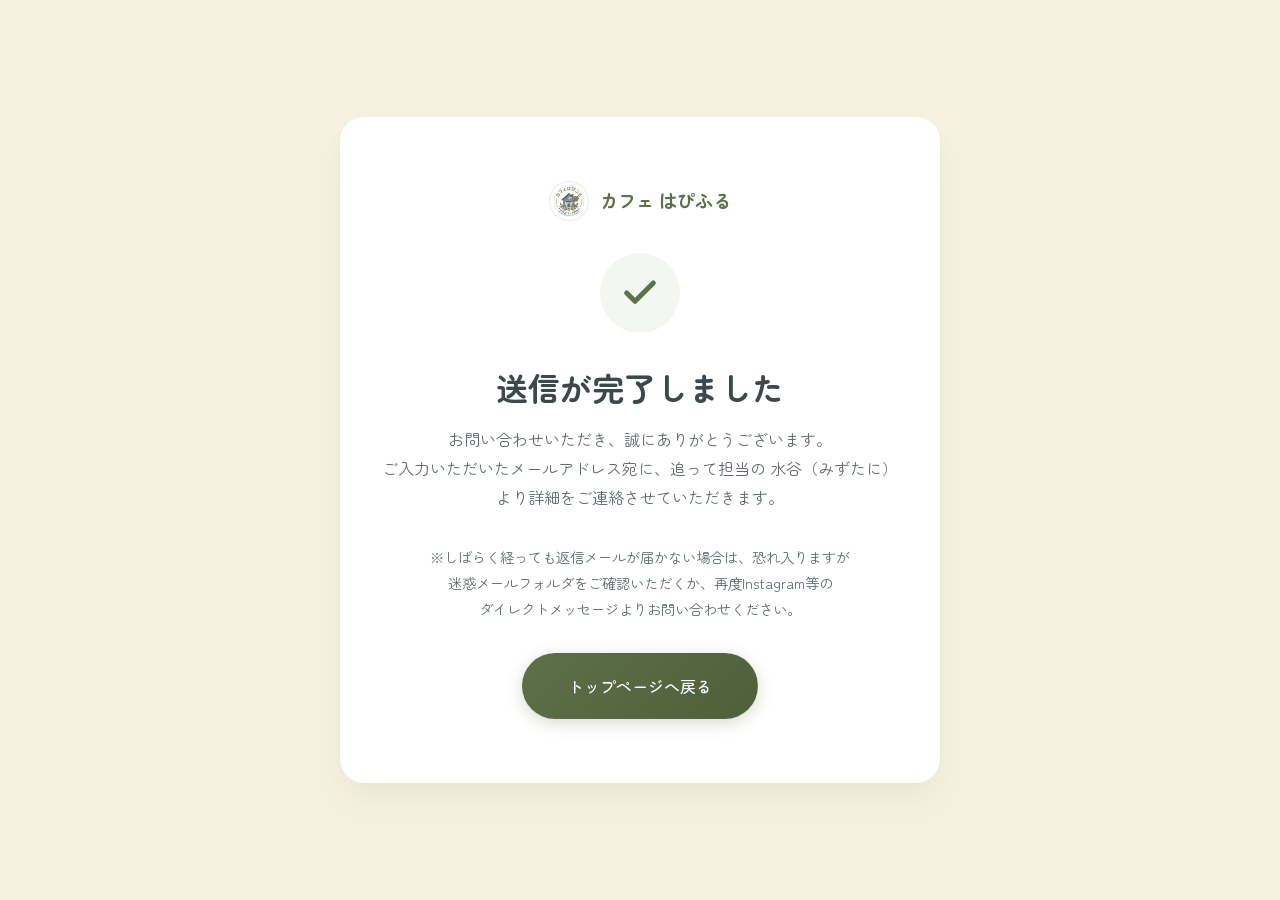
==== commit cdaa8647: "fix: 空状態の未定義クラス・favicon未設定などの細部を修正 デザインレビューのF-1およびGに対応。F-2とOGPは別途判断が必要なため未着手。  F-1. 空状態の見た目 - お知らせ・メ" ====
--- a/thanks.html
+++ b/thanks.html
@@ -4,10 +4,19 @@
   <meta charset="UTF-8">
   <meta name="viewport" content="width=device-width, initial-scale=1.0">
   <title>送信完了 | カフェ はぴふる (Cafe Happyfull)</title>
+
+  <!-- Favicon -->
+  <link rel="icon" type="image/png" sizes="32x32" href="assets/images/favicon-32.png">
+  <link rel="apple-touch-icon" href="assets/images/apple-touch-icon.png">
+
   <link rel="stylesheet" href="assets/css/style.css">
 </head>
 <body class="thanks-page">
   <div class="thanks-card">
+    <a href="/" class="thanks-card__brand">
+      <img src="assets/images/logo.webp" alt="カフェ はぴふる Logo" class="thanks-card__brand-img">
+      カフェ はぴふる
+    </a>
     <div class="thanks-card__icon">
       <svg viewBox="0 0 24 24" width="40" height="40" stroke="currentColor" stroke-width="3" fill="none" stroke-linecap="round" stroke-linejoin="round" style="color: var(--primary-deep); vertical-align: middle;"><polyline points="20 6 9 17 4 12"></polyline></svg>
     </div>
--- a/assets/css/style.css
+++ b/assets/css/style.css
@@ -155,6 +155,21 @@
   opacity: 0.85;
 }
 
+/* CMSにデータが無いときの空状態。全体メニュー画像の未取得時（破線枠）と
+   見た目をそろえ、「準備中」であることが伝わるようにする */
+.empty-state {
+  grid-column: 1 / -1;
+  margin: 0;
+  padding: var(--spacing-md) var(--spacing-sm);
+  text-align: center;
+  color: var(--text-muted);
+  font-size: 0.95rem;
+  line-height: 1.9;
+  background-color: rgba(156, 175, 136, 0.05);
+  border: 1px dashed rgba(156, 175, 136, 0.35);
+  border-radius: var(--border-radius-md);
+}
+
 .section-subtitle {
   text-align: center;
   font-size: 1rem;
@@ -437,8 +452,10 @@
   align-items: center;
 }
 
+/* こだわりセクションと比率をそろえ、写真の扱いをページ全体で統一する */
 .concept__image {
   position: relative;
+  aspect-ratio: 1 / 1;
   border-radius: var(--border-radius-lg);
   overflow: hidden;
   box-shadow: var(--box-shadow-soft);
@@ -446,7 +463,10 @@
 
 .concept__image img {
   width: 100%;
+  height: 100%;
   object-fit: cover;
+  /* 入口の看板とカウンターを残すため、上寄りで切り出す */
+  object-position: center 38%;
   transition: var(--transition-smooth);
 }
 
@@ -482,9 +502,11 @@
   line-height: 1.9;
 }
 
+/* 写真は10枚。auto-fill だと幅によって6列＋4列のような欠けた行が出るため、
+   10を割り切れる列数(5列 / 2列)だけを使って必ず行が埋まるようにする */
 .concept__gallery {
   display: grid;
-  grid-template-columns: repeat(auto-fill, minmax(160px, 1fr));
+  grid-template-columns: repeat(5, 1fr);
   gap: var(--spacing-sm);
   margin-top: var(--spacing-lg);
 }
@@ -664,18 +686,37 @@
   order: 2;
 }
 
+/* 素材の比率が縦(3:4)と正方形で混在しているため、正方形に統一する。
+   max-height での切り落としは下端が問答無用で切れるため object-fit で制御する */
 .standard-item__image {
+  position: relative;
+  aspect-ratio: 1 / 1;
   border-radius: var(--border-radius-lg);
   overflow: hidden;
   box-shadow: var(--box-shadow-soft);
-  max-height: 450px;
 }
 
 .standard-item__image img {
   width: 100%;
   height: 100%;
   object-fit: cover;
+  /* 実写とストック調で発色差が大きいため、彩度をわずかに揃える */
+  filter: saturate(0.9);
   transition: var(--transition-smooth);
+}
+
+/* こだわり01は縦写真。中央基準だとソーサーが切れるため被写体側へ寄せる */
+.standards__grid > .standard-item:first-child .standard-item__image img {
+  object-position: center 75%;
+}
+
+/* ベージュの薄いヴェールを共通で重ね、写真同士のトーンを一段そろえる */
+.standard-item__image::after {
+  content: '';
+  position: absolute;
+  inset: 0;
+  background-color: rgba(244, 241, 222, 0.12);
+  pointer-events: none;
 }
 
 .standard-item:hover .standard-item__image img {
@@ -891,7 +932,8 @@
 
 .kitchen-rental__inner {
   display: flex;
-  align-items: center;
+  /* 中央揃えだと本文が長いぶんアイコンだけ下に沈み、左上に大きな余白ができる */
+  align-items: flex-start;
   gap: var(--spacing-lg);
   max-width: 900px;
   margin: 0 auto;
@@ -1110,6 +1152,47 @@
   display: none;
 }
 
+/* メニュー表は画像内に文字が入っており、SPでは原寸の約14%まで縮むため拡大手段を用意する */
+.menu__overall-trigger {
+  display: block;
+  position: relative;
+  width: 100%;
+  padding: 0;
+  border: 0;
+  background: none;
+  cursor: zoom-in;
+}
+
+.menu__overall-trigger[hidden] {
+  display: none;
+}
+
+/* 画像に重ねると入稿内容によっては本文（税込表記など）を隠してしまうため、
+   画像の下に帯として置く */
+.menu__overall-zoom {
+  display: block;
+  width: 100%;
+  padding: 0.6rem 1rem;
+  background-color: var(--primary-light);
+  color: var(--primary-deep);
+  font-size: 0.85rem;
+  font-weight: 700;
+  letter-spacing: 0.05em;
+  text-align: center;
+  border-top: 1px solid rgba(156, 175, 136, 0.25);
+  transition: var(--transition-smooth);
+}
+
+.menu__overall-trigger:hover .menu__overall-zoom {
+  background-color: var(--primary-deep);
+  color: #fff;
+}
+
+.menu__overall-trigger:focus-visible {
+  outline: 3px solid var(--primary-deep);
+  outline-offset: 3px;
+}
+
 /* 全体メニュー画像が未取得のときは、枠を控えめにしてテキストのみを見せる */
 .menu__overall-image.is-empty {
   border-style: dashed;
@@ -1203,10 +1286,12 @@
   font-size: 1.05rem;
 }
 
+/* お知らせ・サポーター紹介と同様に、microCMSで入力された改行を反映する */
 .menu-card__desc {
   font-size: 0.85rem;
   color: var(--text-muted);
   margin-bottom: 0;
+  white-space: pre-wrap;
 }
 
 /* ==========================================================================
@@ -1443,12 +1528,6 @@
   color: var(--primary-on-dark);
 }
 
-.footer__brand span {
-  display: block;
-  font-size: 0.8rem;
-  color: rgba(255, 255, 255, 0.5);
-  font-weight: 400;
-}
 
 .footer__nav {
   /* 余った横幅を使い切って全リンクを1行に収める。
@@ -1463,6 +1542,8 @@
 
 .footer__link {
   white-space: nowrap;
+  /* タップ領域を44px程度確保する */
+  padding: 0.5rem 0;
 }
 
 .footer__link:hover {
@@ -1472,7 +1553,8 @@
 .footer__copyright {
   text-align: center;
   font-size: 0.85rem;
-  color: rgba(255, 255, 255, 0.5);
+  color: rgba(255, 255, 255, 0.72);
+  margin-bottom: 0;
 }
 
 /* ==========================================================================
@@ -1495,6 +1577,26 @@
   box-shadow: var(--box-shadow-soft);
   max-width: 600px;
   width: 100%;
+}
+
+/* 送信完了ページは単独で表示されるため、最低限のブランド表示を置く */
+.thanks-card__brand {
+  display: inline-flex;
+  align-items: center;
+  gap: 0.7rem;
+  font-size: 1.15rem;
+  font-weight: 700;
+  color: var(--primary-deep);
+  margin-bottom: var(--spacing-md);
+}
+
+.thanks-card__brand-img {
+  height: 40px;
+  width: 40px;
+  object-fit: contain;
+  border-radius: 50%;
+  border: 1px solid rgba(156, 175, 136, 0.2);
+  background-color: #fff;
 }
 
 .thanks-card__icon {
@@ -1666,6 +1768,11 @@
     font-size: 1.6rem;
   }
 
+  /* SPは5列だとサムネイルが小さすぎるため2列(5行)に切り替える */
+  .concept__gallery {
+    grid-template-columns: repeat(2, 1fr);
+  }
+
   .news, .standards, .supporters, .menu-section, .access, .contact {
     padding: var(--spacing-lg) 0;
   }
@@ -1781,6 +1888,111 @@
   .access__table td {
     padding-top: 0.2rem;
     padding-bottom: 1rem;
+  }
+}
+
+/* ==========================================================================
+   Lightbox (メニュー表の拡大表示)
+   ========================================================================== */
+.lightbox {
+  position: fixed;
+  top: 0;
+  left: 0;
+  width: 100%;
+  height: 100%;
+  z-index: 2000;
+  display: flex;
+  align-items: center;
+  justify-content: center;
+  opacity: 0;
+  pointer-events: none;
+  transition: opacity 0.3s ease;
+}
+
+.lightbox.is-active {
+  opacity: 1;
+  pointer-events: auto;
+}
+
+.lightbox__overlay {
+  position: absolute;
+  top: 0;
+  left: 0;
+  width: 100%;
+  height: 100%;
+  background-color: rgba(62, 71, 73, 0.78);
+  backdrop-filter: blur(4px);
+  -webkit-backdrop-filter: blur(4px);
+}
+
+.lightbox__panel {
+  position: relative;
+  z-index: 10;
+  display: flex;
+  flex-direction: column;
+  width: 94%;
+  max-width: 1400px;
+  max-height: 92vh;
+}
+
+.lightbox__bar {
+  display: flex;
+  justify-content: flex-end;
+  flex-shrink: 0;
+}
+
+.lightbox__close {
+  font-size: 2.4rem;
+  line-height: 1;
+  color: #fff;
+  background: none;
+  border: none;
+  cursor: pointer;
+  padding: 0.2rem 0.6rem;
+  border-radius: var(--border-radius-sm);
+}
+
+.lightbox__close:focus-visible {
+  outline: 2px solid #fff;
+  outline-offset: 2px;
+}
+
+/* 画像は縮小せず、はみ出した分をスクロールで見せる。
+   画面に収めてしまうとSPでは文字が読めないため */
+.lightbox__scroll {
+  flex: 1 1 auto;
+  min-height: 0;
+  overflow: auto;
+  -webkit-overflow-scrolling: touch;
+  border-radius: var(--border-radius-md);
+  background-color: #fff;
+}
+
+.lightbox__scroll img {
+  display: block;
+  margin: 0 auto;
+  max-width: 100%;
+}
+
+.lightbox__hint {
+  display: none;
+}
+
+@media (max-width: 768px) {
+  /* SPでは幅に合わせず高さ基準で拡大し、横スクロールで読ませる */
+  .lightbox__scroll img {
+    max-width: none;
+    width: auto;
+    height: 78vh;
+  }
+
+  .lightbox__hint {
+    display: block;
+    flex-shrink: 0;
+    margin: 0.7rem 0 0;
+    text-align: center;
+    color: #fff;
+    font-size: 0.8rem;
   }
 }
 
